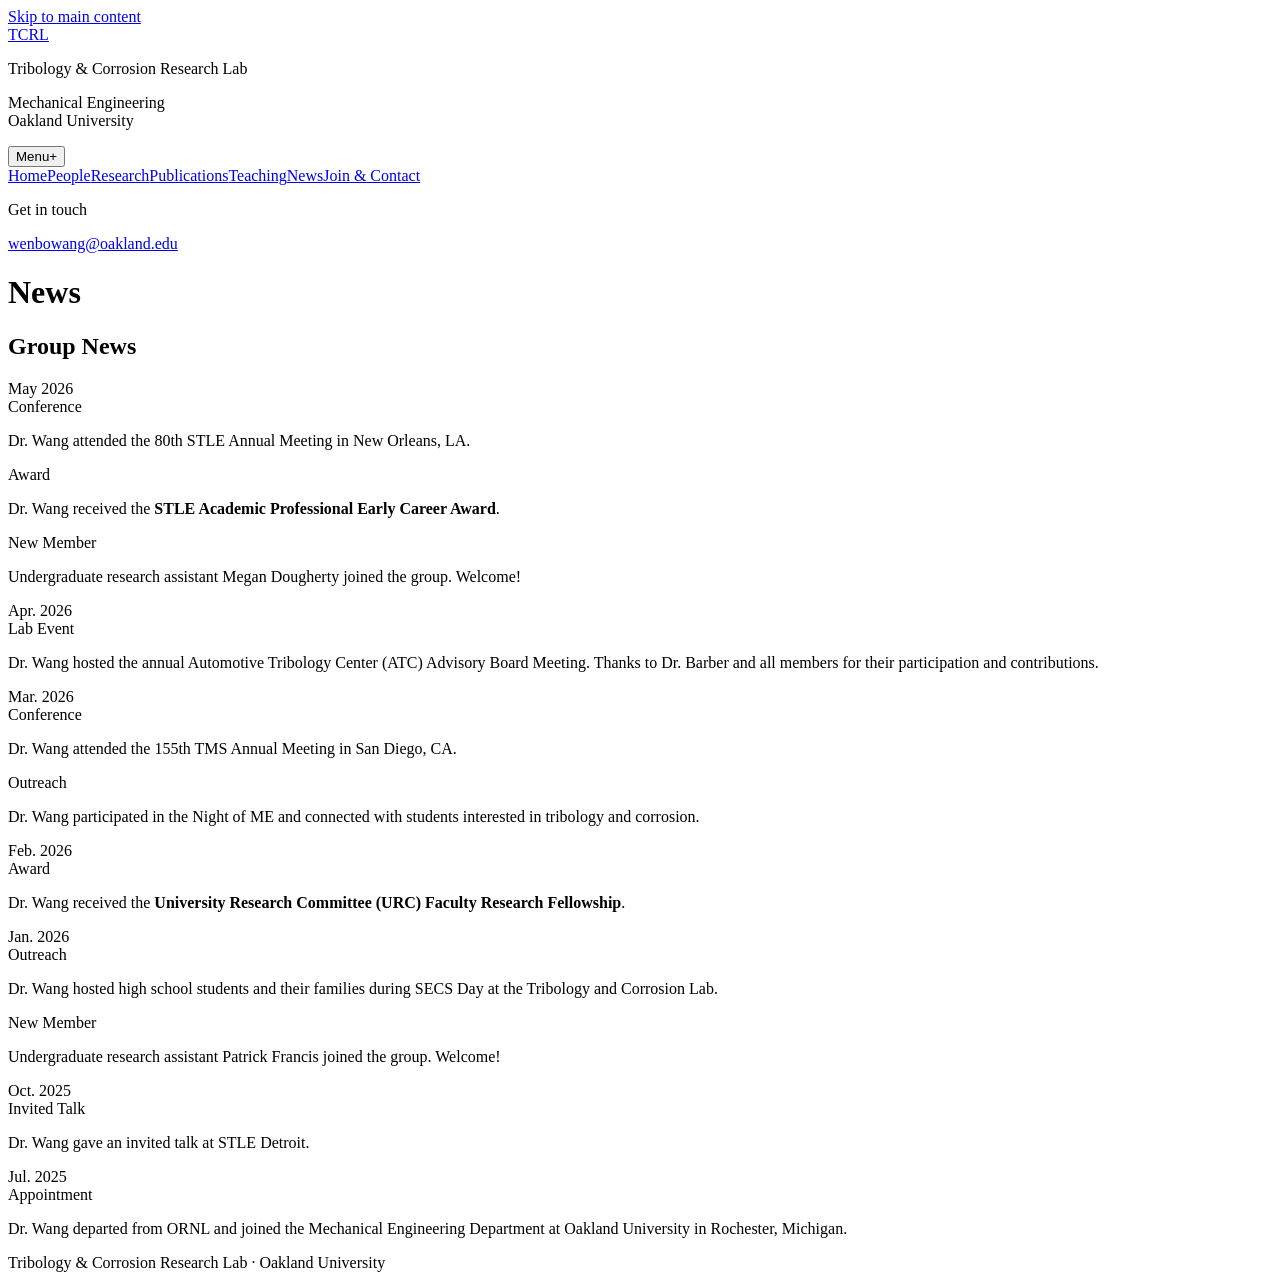
==== news.html @ 5c498186 "Publish TCRL website" ====
<!doctype html>
<html lang="en">
<head>
  <meta charset="utf-8">
  <meta name="viewport" content="width=device-width, initial-scale=1">
  <meta name="description" content="News and updates from the Tribology & Corrosion Research Lab at Oakland University.">
  <title>News | TCRL</title>
  <link rel="stylesheet" href="assets/css/styles.css">
</head>
<body data-page="news">
  <a class="skip-link" href="#main-content">Skip to main content</a>
  <div class="site-shell">
    <aside class="site-sidebar">
      <a class="wordmark" href="index.html" aria-label="TCRL home">TCRL</a>
      <p class="lab-name">Tribology &amp; Corrosion Research Lab</p><p class="affiliation">Mechanical Engineering<br>Oakland University</p>
      <button class="nav-toggle" type="button" aria-expanded="false" aria-controls="primary-navigation"><span>Menu</span><span aria-hidden="true">+</span></button>
      <nav class="site-nav" id="primary-navigation" aria-label="Primary navigation">
        <a href="index.html">Home</a><a href="people.html">People</a><a href="research.html">Research</a><a href="publications.html">Publications</a><a href="teaching.html">Teaching</a><a href="news.html" aria-current="page">News</a><a href="join-contact.html">Join &amp; Contact</a>
      </nav>
      <div class="sidebar-contact"><p class="eyebrow eyebrow-on-dark">Get in touch</p><a href="mailto:wenbowang@oakland.edu">wenbowang@oakland.edu</a></div>
    </aside>
    <main id="main-content">
      <header class="research-overview content-section news-overview">
        <h1 class="eyebrow">News</h1>
      </header>
      <section class="content-section news-list" aria-labelledby="group-news-heading">
        <h2 id="group-news-heading">Group News</h2>
        <section class="news-month">
          <time datetime="2026-05">May 2026</time>
          <div class="news-month-list">
            <article class="news-entry"><span class="news-category">Conference</span><p>Dr. Wang attended the 80th STLE Annual Meeting in New Orleans, LA.</p></article>
            <article class="news-entry"><span class="news-category">Award</span><p>Dr. Wang received the <strong>STLE Academic Professional Early Career Award</strong>.</p></article>
            <article class="news-entry"><span class="news-category">New Member</span><p>Undergraduate research assistant Megan Dougherty joined the group. Welcome!</p></article>
          </div>
        </section>
        <section class="news-month">
          <time datetime="2026-04">Apr. 2026</time>
          <div class="news-month-list">
            <article class="news-entry"><span class="news-category">Lab Event</span><p>Dr. Wang hosted the annual Automotive Tribology Center (ATC) Advisory Board Meeting. Thanks to Dr. Barber and all members for their participation and contributions.</p></article>
          </div>
        </section>
        <section class="news-month">
          <time datetime="2026-03">Mar. 2026</time>
          <div class="news-month-list">
            <article class="news-entry"><span class="news-category">Conference</span><p>Dr. Wang attended the 155th TMS Annual Meeting in San Diego, CA.</p></article>
            <article class="news-entry"><span class="news-category">Outreach</span><p>Dr. Wang participated in the Night of ME and connected with students interested in tribology and corrosion.</p></article>
          </div>
        </section>
        <section class="news-month">
          <time datetime="2026-02">Feb. 2026</time>
          <div class="news-month-list">
            <article class="news-entry"><span class="news-category">Award</span><p>Dr. Wang received the <strong>University Research Committee (URC) Faculty Research Fellowship</strong>.</p></article>
          </div>
        </section>
        <section class="news-month">
          <time datetime="2026-01">Jan. 2026</time>
          <div class="news-month-list">
            <article class="news-entry"><span class="news-category">Outreach</span><p>Dr. Wang hosted high school students and their families during SECS Day at the Tribology and Corrosion Lab.</p></article>
            <article class="news-entry"><span class="news-category">New Member</span><p>Undergraduate research assistant Patrick Francis joined the group. Welcome!</p></article>
          </div>
        </section>
        <section class="news-month">
          <time datetime="2025-10">Oct. 2025</time>
          <div class="news-month-list">
            <article class="news-entry"><span class="news-category">Invited Talk</span><p>Dr. Wang gave an invited talk at STLE Detroit.</p></article>
          </div>
        </section>
        <section class="news-month">
          <time datetime="2025-07">Jul. 2025</time>
          <div class="news-month-list">
            <article class="news-entry"><span class="news-category">Appointment</span><p>Dr. Wang departed from ORNL and joined the Mechanical Engineering Department at Oakland University in Rochester, Michigan.</p></article>
          </div>
        </section>
      </section>
    </main>
  </div>
  <footer>Tribology &amp; Corrosion Research Lab · Oakland University</footer>
  <script src="assets/js/site.js"></script>
</body>
</html>
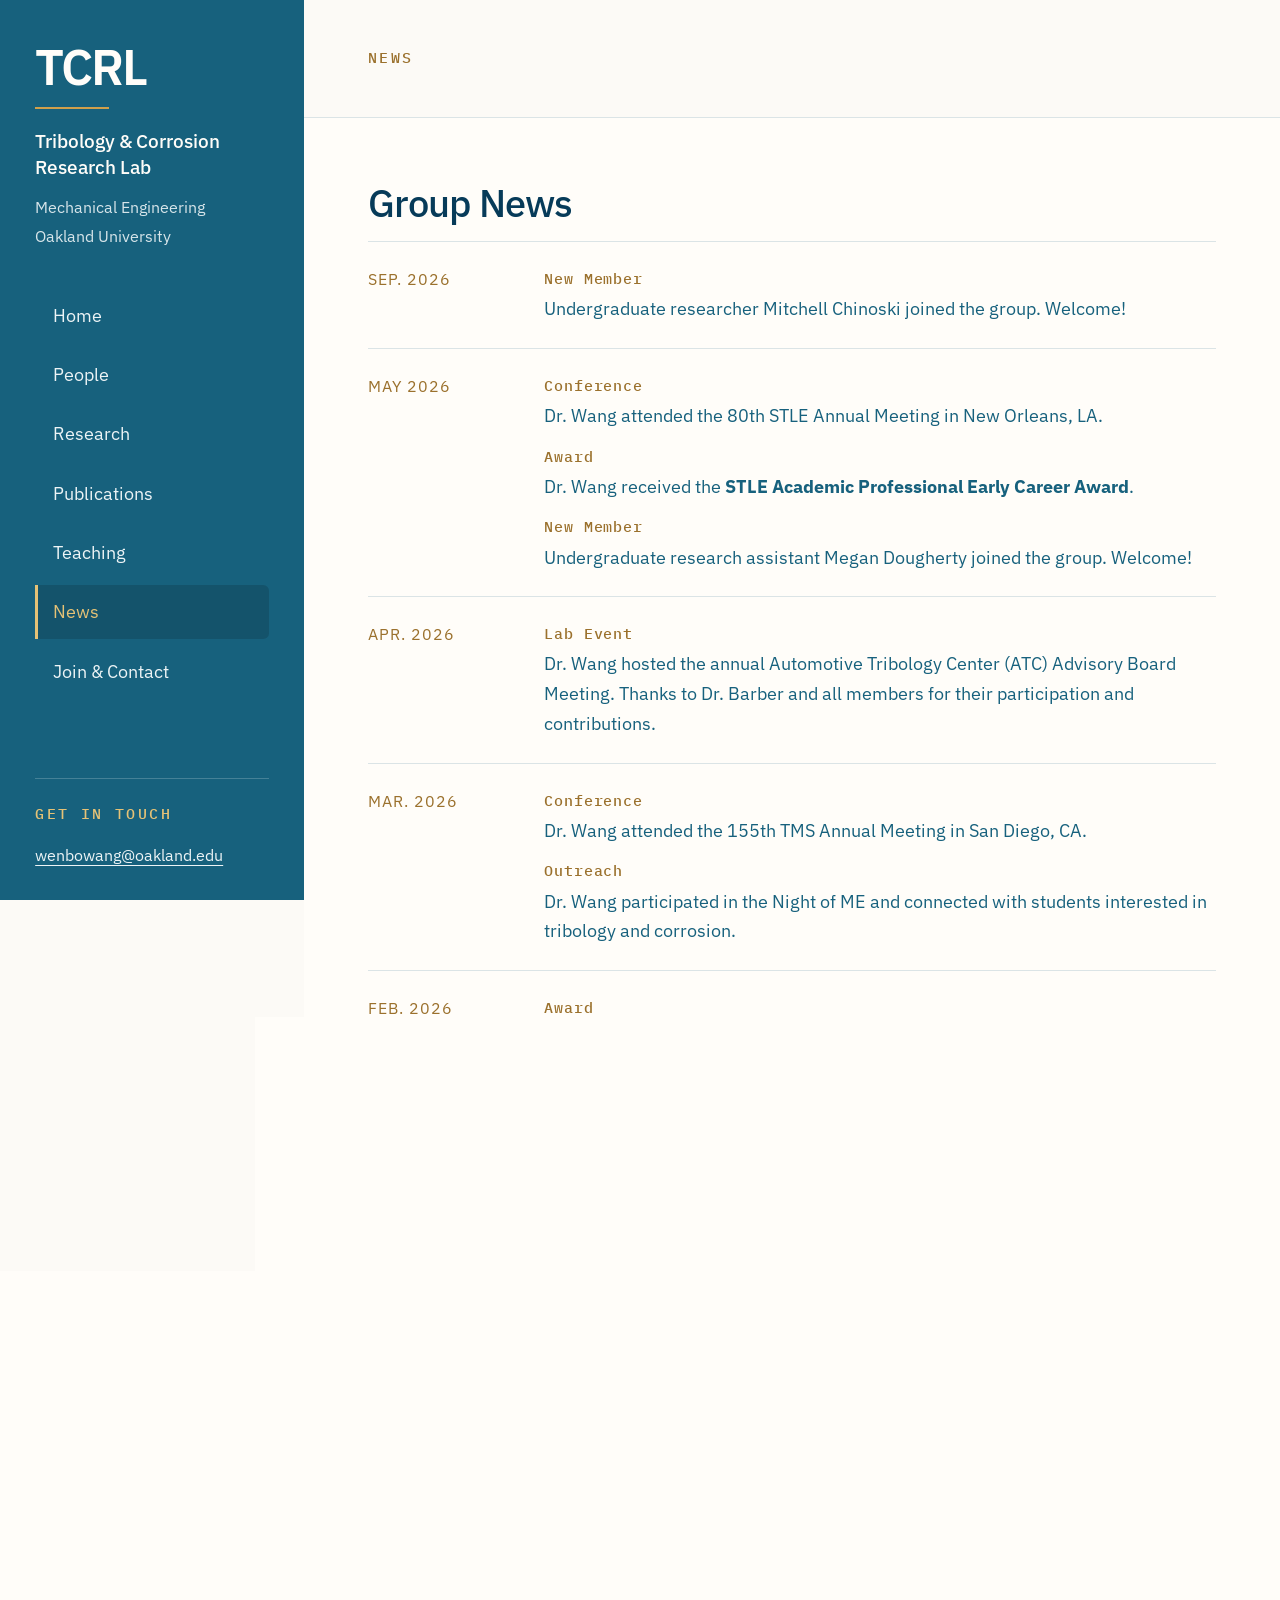
==== commit 315d8be0: "Update people, news, and publications" ====
--- a/news.html
+++ b/news.html
@@ -25,6 +25,12 @@
       </header>
       <section class="content-section news-list" aria-labelledby="group-news-heading">
         <h2 id="group-news-heading">Group News</h2>
+        <section class="news-month">
+          <time datetime="2026-09">Sep. 2026</time>
+          <div class="news-month-list">
+            <article class="news-entry"><span class="news-category">New Member</span><p>Undergraduate researcher Mitchell Chinoski joined the group. Welcome!</p></article>
+          </div>
+        </section>
         <section class="news-month">
           <time datetime="2026-05">May 2026</time>
           <div class="news-month-list">
--- a/assets/css/styles.css
+++ b/assets/css/styles.css
@@ -0,0 +1,306 @@
+@import url("https://fonts.googleapis.com/css2?family=IBM+Plex+Mono:wght@400;500&family=IBM+Plex+Sans:wght@400;500;600&display=swap");
+
+:root {
+  --navy: #17617d;
+  --gold: #d0a04b;
+  --gold-dark: #9b712d;
+  --gold-light: #e5c276;
+  --warm-white: #fcfaf6;
+  --paper: #fffdf9;
+  --ink: #073b59;
+  --muted: #587484;
+  --line: #dbe4e6;
+  --font-sans: "IBM Plex Sans", Arial, sans-serif;
+  --font-mono: "IBM Plex Mono", monospace;
+}
+
+* { box-sizing: border-box; }
+html { color-scheme: light; scroll-behavior: smooth; }
+body { margin: 0; background: var(--warm-white); color: var(--ink); font-family: var(--font-sans); font-size: 1.125rem; line-height: 1.65; }
+a { color: inherit; }
+a:focus-visible, button:focus-visible { outline: 3px solid var(--gold-light); outline-offset: 3px; }
+h1, h2, h3, p { margin-top: 0; }
+h1 { max-width: 13ch; font-size: clamp(2.8rem, 6vw, 5.8rem); font-weight: 500; letter-spacing: -.055em; line-height: .96; }
+h2 { max-width: 22ch; font-size: clamp(1.65rem, 3vw, 2.6rem); font-weight: 500; letter-spacing: -.025em; line-height: 1.12; }
+p { max-width: 68ch; }
+
+.skip-link { position: fixed; left: 1rem; top: -5rem; z-index: 20; background: var(--paper); padding: .7rem 1rem; }
+.skip-link:focus { top: 1rem; }
+.sr-only { position: absolute; width: 1px; height: 1px; padding: 0; margin: -1px; overflow: hidden; clip: rect(0, 0, 0, 0); white-space: nowrap; border: 0; }
+.site-shell {
+    min-height: 100vh;
+    display: grid;
+    grid-template-columns: 19rem minmax(0, 1fr);
+}
+
+.site-sidebar {
+    position: sticky;
+    top: 0;
+    height: 100dvh;
+    overflow-y: auto;
+    padding: 2.6rem 2.2rem 2rem;
+    background: var(--navy);
+    color: var(--paper);
+    display: flex;
+    flex-direction: column;
+}
+
+.wordmark {
+    display: block;
+    width: fit-content;
+    color: var(--paper);
+    font-family: var(--font-sans);
+    font-size: 3.1rem;
+    font-weight: 600;
+    line-height: 1;
+    letter-spacing: -0.04em;
+    text-decoration: none;
+}
+
+.wordmark::after {
+    content: "";
+    display: block;
+    width: 4.6rem;
+    height: 2px;
+    margin-top: 1rem;
+    background: var(--gold);
+}
+
+.lab-name {
+    margin: 1.25rem 0 0.8rem;
+    font-size: 1.18rem;
+    font-weight: 500;
+    line-height: 1.35;
+}
+
+.affiliation {
+    margin: 0;
+    color: #d7e5ea;
+    font-size: 1rem;
+    line-height: 1.8;
+}
+
+.site-nav {
+    display: grid;
+    gap: 0.35rem;
+    margin-top: 2.4rem;
+}
+
+.site-nav a {
+    padding: 0.75rem 0.9rem;
+    border-left: 3px solid transparent;
+    border-radius: 0 0.35rem 0.35rem 0;
+    color: #edf4f6;
+    text-decoration: none;
+    transition:
+        background 0.2s ease,
+        color 0.2s ease,
+        border-color 0.2s ease;
+}
+
+.site-nav a:hover {
+    background: rgba(0, 0, 0, 0.08);
+    color: var(--paper);
+}
+
+.site-nav a[aria-current="page"] {
+    background: rgba(0, 0, 0, 0.14);
+    border-left-color: var(--gold-light);
+    color: var(--gold-light);
+}
+
+.nav-toggle {
+    display: none;
+    width: 100%;
+    margin-top: 1.5rem;
+    padding: 0.7rem 0;
+}
+
+.sidebar-contact {
+    margin-top: auto;
+    padding-top: 1.4rem;
+    border-top: 1px solid rgba(255, 255, 255, 0.2);
+    font-size: 1rem;
+}
+
+.sidebar-contact a {
+    color: #edf4f6;
+    text-decoration-thickness: 1px;
+    text-underline-offset: 0.22em;
+}
+
+main { min-width: 0; background: var(--paper); }
+.content-section { padding: clamp(2rem, 5vw, 5.5rem); }
+.eyebrow { color: var(--gold-dark); font-family: var(--font-mono); font-size: .94rem; font-weight: 500; letter-spacing: .16em; text-transform: uppercase; }
+.numeric, .research-strip span, .section-index, .publication-year > h2, .news-month time, .course > .eyebrow, .equipment-specs { font-family: var(--font-sans); }
+.eyebrow-on-dark { color: var(--gold-light); }
+.hero { position: relative; min-height: 39rem; display: grid; grid-template-columns: minmax(0, 1.15fr) minmax(16rem, .85fr); gap: 1rem; align-items: center; background: linear-gradient(112deg, var(--warm-white) 0 60%, #e8f0f2 100%); overflow: hidden; }
+.hero h1 { font-size: clamp(2.7rem, 5vw, 4.7rem); }
+.hero-intro { color: #4f6f80; font-size: 1.125rem; }
+.button-row { display: flex; flex-wrap: wrap; gap: .8rem; margin-top: 1.7rem; }
+.button { display: inline-flex; justify-content: center; align-items: center; min-height: 2.8rem; padding: .68rem 1rem; border-radius: .18rem; text-decoration: none; font-size: 1.0625rem; font-weight: 500; }
+.button-primary { background: var(--navy); color: var(--paper); }
+.button-primary:hover { background: #0f526d; }
+.button-email { background: var(--gold); color: var(--ink); }
+.button-email:hover { background: #ddb15f; }
+.button-secondary { border: 1px solid var(--gold); color: var(--gold-dark); }
+.hero-media { position: relative; align-self: start; aspect-ratio: 3 / 2; max-width: 39rem; justify-self: end; width: calc(100% + 4rem); margin-top: 3.375rem; margin-right: -4rem; overflow: hidden; }
+.hero-media img { display: block; width: 100%; height: 100%; object-fit: cover; object-position: 58% 70%; }
+
+.research-strip { display: grid; grid-template-columns: repeat(3, 1fr); background: #f1f3f1; border-block: 1px solid var(--line); padding: 1.7rem clamp(2rem, 5vw, 5.5rem); }
+.research-strip a { display: grid; gap: .1rem; min-width: 0; padding: .4rem 1.2rem; border-left: 3px solid var(--gold); text-decoration: none; }
+.research-strip span { color: var(--gold-dark); font-size: 1.2rem; }
+.research-strip strong { font-weight: 500; }
+.research-strip small { color: var(--muted); }
+.home-grid, .feature-layout { display: grid; grid-template-columns: repeat(2, minmax(0, 1fr)); gap: clamp(2rem, 5vw, 5rem); }
+.home-grid article + article { border-left: 1px solid var(--line); padding-left: clamp(2rem, 5vw, 5rem); }
+.text-link { color: var(--gold-dark); font-weight: 500; text-underline-offset: .25em; }
+.news-feature { background: var(--navy); color: var(--warm-white); padding: clamp(1.8rem, 4vw, 3.2rem); }
+.news-feature h2 { color: var(--gold-light); }
+.news-feature p:not(.eyebrow) { color: #d9e6ea; font-size: 1.25rem; }
+.text-link-on-dark { color: var(--gold-light); }
+.contact-band { display: flex; align-items: center; justify-content: space-between; gap: 2rem; padding: 2.3rem clamp(2rem, 5vw, 5.5rem); background: #f2ece0; border-top: 1px solid #e5dcc9; }
+.contact-band h2 { max-width: none; margin-bottom: 0; font-size: clamp(1.8rem, 2.6vw, 2.3rem); white-space: nowrap; }
+footer { grid-column: 1 / -1; padding: 1.2rem 2rem; background: #0d4c67; color: #d7e5ea; text-align: center; font-size: .8rem; }
+
+.page-header { background: var(--warm-white); border-bottom: 1px solid var(--line); }
+.page-header h1 { font-size: clamp(2.6rem, 5vw, 4.8rem); }
+.section-rule { border-top: 1px solid var(--line); }
+.profile { display: grid; gap: 2rem; }
+.profile-featured { grid-template-columns: 9rem minmax(0, 1fr); }
+.profile-monogram { width: 9rem; height: 11rem; display: grid; place-items: center; background: var(--navy); color: var(--gold-light); font-family: var(--font-mono); font-size: 1.5rem; letter-spacing: .1em; }
+.profile-role { color: var(--muted); }
+.profile-compact { margin-top: 3rem; padding-top: 2rem; border-top: 1px solid var(--line); }
+.credential-list { max-width: 72ch; padding-left: 1.2rem; color: #4f6673; }
+.credential-list li + li { margin-top: .35rem; }
+.inline-links { display: flex; flex-wrap: wrap; gap: .7rem 1.2rem; margin-top: 1.1rem; }
+.inline-links a { color: var(--gold-dark); text-underline-offset: .22em; }
+.name-list { display: flex; flex-wrap: wrap; gap: .7rem; }
+.name-list span { background: #f1eee6; border-left: 3px solid var(--gold); padding: .65rem .9rem; }
+.people-section { padding-block: clamp(2.2rem, 4vw, 4rem); }
+.people-section > .eyebrow { max-width: none; margin-bottom: 1.8rem; white-space: nowrap; }
+.person-card { display: grid; grid-template-columns: 10rem minmax(0, 1fr); gap: clamp(1.5rem, 3vw, 2.8rem); align-items: start; }
+.person-card + .person-card { margin-top: 2.5rem; padding-top: 2.5rem; border-top: 1px solid var(--line); }
+.person-photo { width: 100%; aspect-ratio: 4 / 5; display: grid; place-items: center; background: var(--navy); color: var(--gold-light); font-family: var(--font-mono); font-size: 1.5rem; letter-spacing: .1em; }
+.person-card img.person-photo { height: auto; object-fit: cover; object-position: center top; }
+.person-info { min-width: 0; }
+.person-info h2, .person-info h3 { margin-bottom: .5rem; font-size: clamp(1.55rem, 2.5vw, 2.2rem); font-weight: 500; line-height: 1.15; }
+.person-info .credential-list { margin-bottom: 1rem; }
+.alumni-entry { max-width: 48rem; padding: 1.2rem 0; }
+.alumni-entry + .alumni-entry { border-top: 1px solid var(--line); }
+.alumni-entry h3 { margin-bottom: .35rem; font-size: 1.5rem; font-weight: 500; line-height: 1.2; }
+.alumni-entry p { margin-bottom: 0; }
+.research-overview { padding-block: clamp(2.5rem, 4vw, 4rem); background: var(--warm-white); border-bottom: 1px solid var(--line); }
+.research-overview .eyebrow { margin-bottom: 1rem; }
+.publications-overview .eyebrow { margin-bottom: 0; }
+.teaching-overview .eyebrow { margin-bottom: 0; }
+.news-overview .eyebrow { margin-bottom: 0; }
+.research-overview-text { margin-bottom: 0; font-size: 1.15rem; }
+.research-area { display: grid; grid-template-columns: 4rem minmax(0, 1fr); gap: clamp(1.5rem, 3vw, 2.5rem); padding-block: clamp(2.5rem, 4vw, 4rem); }
+.research-area-body { display: grid; grid-template-columns: minmax(0, 1fr) minmax(17rem, .8fr); gap: clamp(2rem, 5vw, 5rem); align-items: center; }
+.research-area-copy { min-width: 0; }
+.research-area-copy > p:not(.eyebrow) { margin-bottom: 1.2rem; }
+.research-area-image { width: 100%; aspect-ratio: 4 / 3; overflow: hidden; margin: 0; background: #fff; border: 1px solid var(--line); border-radius: .35rem; }
+.research-area-image img { width: 100%; height: 100%; display: block; object-fit: contain; }
+.research-area-image-corrosion img { object-fit: cover; transform: scale(1.03); }
+.section-index { color: var(--gold); font-size: 2rem; }
+.equipment-grid { display: grid; grid-template-columns: repeat(3, minmax(0, 1fr)); gap: 1.2rem; align-items: stretch; }
+.equipment-card { display: flex; min-width: 0; flex-direction: column; overflow: hidden; background: #f2f3f1; border-top: 3px solid var(--gold); }
+.equipment-media { width: 100%; aspect-ratio: 4 / 3; overflow: hidden; background: #e8f0f2; border-bottom: 1px solid var(--line); }
+.equipment-media-split { display: grid; grid-template-columns: 1.15fr .85fr; gap: 2px; background: var(--paper); }
+.equipment-photo { display: block; width: 100%; height: 100%; object-fit: cover; filter: brightness(1.03) contrast(1.03) saturate(.96); }
+.equipment-photo-overview { object-position: 53% 48%; }
+.equipment-photo-stage { object-position: 50% 48%; }
+.equipment-photo-gamry { object-position: 50% 38%; }
+.equipment-photo-bruker { object-position: 50% 43%; }
+.equipment-card-body { display: flex; flex: 1; flex-direction: column; padding: 1.3rem; }
+.equipment-grid h3 { font-size: 1.1rem; font-weight: 500; line-height: 1.3; }
+.equipment-grid p { color: var(--muted); font-size: .92rem; }
+.equipment-grid .equipment-specs { margin-top: auto; padding-top: 1rem; border-top: 1px solid var(--line); color: var(--gold-dark); font-family: var(--font-sans); font-size: .76rem; line-height: 1.55; }
+.equipment-spec-line { display: block; }
+.publication-list { max-width: 72rem; }
+.publication-list-compact { padding-top: clamp(2rem, 4vw, 3.5rem); }
+.publication-year { display: grid; grid-template-columns: 6rem minmax(0, 1fr); gap: 1.5rem; padding: 2rem 0; border-top: 1px solid var(--line); }
+.publication-year > h2 { color: var(--gold-dark); font-size: 1rem; letter-spacing: .08em; }
+.publication { grid-column: 2; padding-bottom: .5rem; }
+.publication + .publication { padding-top: .5rem; border-top: 1px solid #edf0f0; }
+.publication p { margin-bottom: .3rem; }
+.publication cite { font-weight: 700; }
+.publication a { color: var(--gold-dark); font-family: var(--font-mono); font-size: .76rem; letter-spacing: .05em; text-transform: uppercase; text-underline-offset: .2em; }
+.course-list { display: grid; grid-template-columns: repeat(2, minmax(0, 1fr)); gap: 1.2rem; }
+.course-list > h2 { grid-column: 1 / -1; }
+.course { min-height: 0; padding: 2rem; background: #f1f3f1; border-top: 4px solid var(--gold); }
+.course h3 { font-size: 1.5rem; font-weight: 500; line-height: 1.25; }
+.course > p:last-child { margin-bottom: 0; }
+.news-list { max-width: 72rem; }
+.news-list > h2 { margin-bottom: 1rem; }
+.news-month { display: grid; grid-template-columns: 9rem minmax(0, 1fr); gap: 2rem; padding: 1.5rem 0; border-top: 1px solid var(--line); }
+.news-month time { color: var(--gold-dark); font-size: 1rem; letter-spacing: .06em; text-transform: uppercase; }
+.news-month-list { display: grid; gap: .8rem; }
+.news-entry { display: grid; gap: .2rem; }
+.news-category { color: var(--gold-dark); font-family: var(--font-mono); font-size: .95rem; font-weight: 500; letter-spacing: .06em; }
+.news-entry p { margin-bottom: 0; color: var(--navy); }
+.news-entry strong { font-weight: 700; }
+.join-overview .eyebrow { margin-bottom: .8rem; }
+.join-overview-title { max-width: none; margin-bottom: 1rem; font-size: clamp(2rem, 4vw, 3.4rem); letter-spacing: -.035em; line-height: 1.05; }
+.join-layout { display: grid; grid-template-columns: minmax(12rem, .65fr) minmax(0, 1.35fr); gap: clamp(2rem, 6vw, 7rem); padding-block: clamp(2.5rem, 4vw, 4rem); }
+.opportunity-photo { margin: 1.15rem 0 0; }
+.opportunity-photo-frame { aspect-ratio: 4 / 3; overflow: hidden; border-radius: .35rem; background: var(--sand); }
+.opportunity-photo img { display: block; width: 100%; height: 100%; object-fit: cover; object-position: 60% center; }
+.opportunity-photo figcaption { margin-top: .5rem; color: var(--muted); font-size: .78rem; }
+.opening-groups { display: grid; gap: 1.5rem; margin: 1.5rem 0; }
+.opening-groups section { padding-bottom: 1.5rem; border-bottom: 1px solid var(--line); }
+.opening-groups section:last-child { padding-bottom: 0; border-bottom: 0; }
+.opening-groups h3 { margin-bottom: .55rem; color: var(--navy); font-size: clamp(1.2rem, 2vw, 1.45rem); }
+.opening-groups p { margin-bottom: 0; }
+.application-note { font-style: italic; }
+.contact-panel { display: grid; grid-template-columns: minmax(12rem, .65fr) minmax(0, 1.35fr); gap: clamp(2rem, 6vw, 7rem); background: var(--navy); color: var(--warm-white); }
+.contact-panel h2 { color: var(--gold-light); }
+.contact-panel address { font-style: normal; color: #deeaed; }
+.contact-panel a { color: var(--gold-light); text-underline-offset: .22em; }
+
+@media (max-height: 48rem) and (min-width: 52.01rem) {
+  .site-sidebar { padding-top: 1.7rem; padding-bottom: 1.4rem; }
+  .site-nav { gap: .15rem; margin-top: 1.35rem; }
+  .site-nav a { padding-block: .52rem; }
+  .sidebar-contact { padding-top: .9rem; }
+}
+
+@media (max-width: 64rem) {
+  .site-shell { grid-template-columns: 14rem minmax(0, 1fr); }
+  .site-sidebar { padding: 1.5rem; }
+  .hero { grid-template-columns: 1fr; }
+  .hero-media { display: none; }
+}
+
+@media (max-width: 52rem) {
+  .site-shell { display: block; }
+  .site-sidebar { position: static; height: auto; }
+  .site-nav { grid-template-columns: repeat(2, minmax(0, 1fr)); }
+  .js .nav-toggle { display: flex; align-items: center; justify-content: space-between; }
+  .js .site-nav { display: none; }
+  .js .site-nav.is-open { display: grid; }
+  .sidebar-contact { margin-top: 1.4rem; }
+  .research-strip, .home-grid, .feature-layout { grid-template-columns: 1fr; }
+  .research-strip { gap: 1rem; }
+  .home-grid article + article { border-left: 0; border-top: 1px solid var(--line); padding: 2rem 0 0; }
+  .profile-featured, .research-area, .research-area-body, .equipment-grid { grid-template-columns: 1fr; }
+  .research-area { gap: 1rem; }
+  .publication-year, .course-list, .news-month, .join-layout, .contact-panel { grid-template-columns: 1fr; }
+  .publication { grid-column: 1; }
+  .profile-monogram { width: 7rem; height: 8rem; }
+  .person-card { grid-template-columns: 7.5rem minmax(0, 1fr); gap: 1.3rem; }
+  .contact-band h2 { white-space: normal; }
+}
+
+@media (max-width: 34rem) {
+  .site-nav { grid-template-columns: 1fr; }
+  .contact-band { align-items: flex-start; flex-direction: column; }
+  .person-card { grid-template-columns: 1fr; }
+  .person-photo { width: 7.5rem; }
+  .people-section > .eyebrow { white-space: normal; }
+}
+
+@media (prefers-reduced-motion: reduce) {
+  html { scroll-behavior: auto; }
+}
